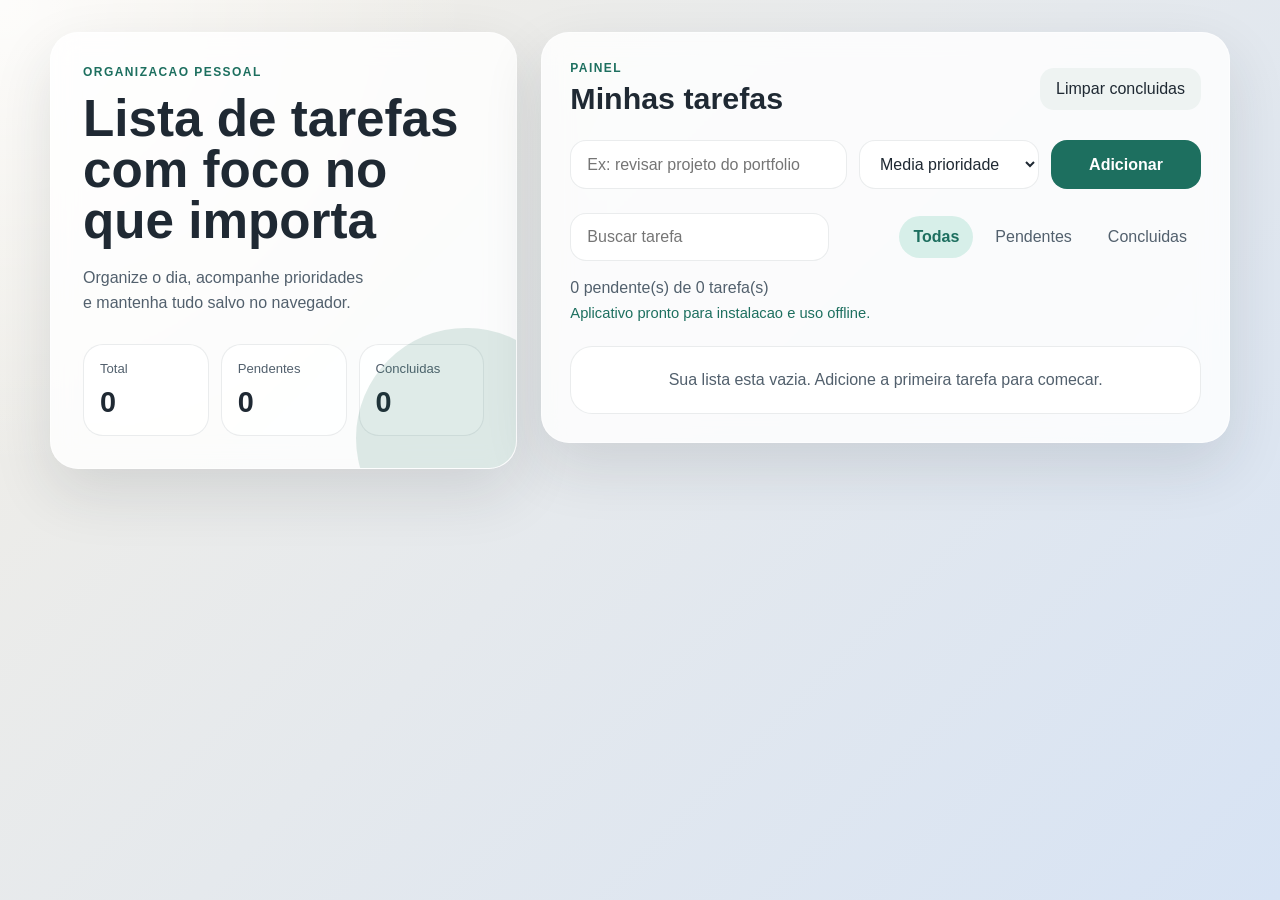
==== index.html @ b0e97220 "Add PWA support and improve todo app" ====
<!DOCTYPE html>
<html lang="pt-BR">
<head>
    <meta charset="UTF-8">
    <meta name="viewport" content="width=device-width, initial-scale=1.0">
    <title>To-Do List</title>
    <meta name="theme-color" content="#1d6f5f">
    <meta name="description" content="Aplicativo de lista de tarefas com prioridades, busca e instalacao no navegador.">
    <link rel="manifest" href="manifest.json">
    <link rel="icon" href="icons/icon.svg" type="image/svg+xml">
    <link rel="apple-touch-icon" href="icons/icon-192.svg">
    <link rel="stylesheet" href="style.css">
</head>
<body>
    <main class="app-shell">
        <section class="hero-card">
            <p class="eyebrow">Organizacao pessoal</p>
            <h1>Lista de tarefas com foco no que importa</h1>
            <p class="hero-text">
                Organize o dia, acompanhe prioridades e mantenha tudo salvo no navegador.
            </p>
            <div class="hero-stats">
                <article class="stat-box">
                    <span class="stat-label">Total</span>
                    <strong id="stat-total">0</strong>
                </article>
                <article class="stat-box">
                    <span class="stat-label">Pendentes</span>
                    <strong id="stat-pendentes">0</strong>
                </article>
                <article class="stat-box">
                    <span class="stat-label">Concluidas</span>
                    <strong id="stat-concluidas">0</strong>
                </article>
            </div>
        </section>

        <section class="todo-card">
            <header class="card-header">
                <div>
                    <p class="section-label">Painel</p>
                    <h2>Minhas tarefas</h2>
                </div>
                <div class="header-actions">
                    <button id="instalar-app" class="ghost-button" type="button" hidden>
                        Instalar app
                    </button>
                    <button id="limpar-concluidas" class="ghost-button" type="button">
                        Limpar concluidas
                    </button>
                </div>
            </header>

            <form id="form-tarefa" class="task-form">
                <label class="sr-only" for="tarefa">Descricao da tarefa</label>
                <input id="tarefa" name="tarefa" type="text" maxlength="80" placeholder="Ex: revisar projeto do portfolio">

                <label class="sr-only" for="prioridade">Prioridade</label>
                <select id="prioridade" name="prioridade">
                    <option value="baixa">Baixa prioridade</option>
                    <option value="media" selected>Media prioridade</option>
                    <option value="alta">Alta prioridade</option>
                </select>

                <button id="botao" type="submit">Adicionar</button>
            </form>

            <section class="toolbar" aria-label="Ferramentas da lista">
                <div class="search-box">
                    <label class="sr-only" for="busca">Buscar tarefa</label>
                    <input id="busca" type="text" placeholder="Buscar tarefa">
                </div>

                <div class="filters" role="group" aria-label="Filtrar tarefas">
                    <button class="filter-button active" id="todas" type="button" data-filter="todas">Todas</button>
                    <button class="filter-button" id="pendentes" type="button" data-filter="pendentes">Pendentes</button>
                    <button class="filter-button" id="concluidas" type="button" data-filter="concluidas">Concluidas</button>
                </div>
            </section>

            <p id="contador" class="counter"></p>
            <p id="status-app" class="app-status" aria-live="polite"></p>
            <ul id="lista" class="task-list" aria-live="polite"></ul>
        </section>
    </main>

    <template id="template-tarefa">
        <li class="task-item">
            <button class="task-toggle" type="button" aria-label="Marcar tarefa"></button>
            <div class="task-content">
                <div class="task-main-row">
                    <span class="task-text"></span>
                    <span class="task-priority"></span>
                </div>
                <p class="task-meta"></p>
            </div>
            <div class="task-actions">
                <button class="icon-button edit-button" type="button">Editar</button>
                <button class="icon-button delete-button" type="button">Remover</button>
            </div>
        </li>
    </template>

    <script src="script.js"></script>
</body>
</html>
---- style.css ----
:root {
  --bg-top: #f3efe6;
  --bg-bottom: #d7e3f4;
  --surface: rgba(255, 255, 255, 0.82);
  --surface-strong: #ffffff;
  --text-main: #1f2933;
  --text-soft: #52606d;
  --border: rgba(82, 96, 109, 0.12);
  --shadow: 0 24px 60px rgba(31, 41, 51, 0.12);
  --accent: #1d6f5f;
  --accent-hover: #155447;
  --accent-soft: #d7efe9;
  --danger: #b84c3b;
  --danger-hover: #953c2e;
  --high: #d94841;
  --medium: #d98f2b;
  --low: #2f855a;
}

* {
  box-sizing: border-box;
  margin: 0;
  padding: 0;
}

body {
  min-height: 100vh;
  padding: 32px 20px;
  font-family: "Trebuchet MS", "Segoe UI", sans-serif;
  color: var(--text-main);
  background:
    radial-gradient(circle at top left, rgba(255, 255, 255, 0.85), transparent 30%),
    linear-gradient(135deg, var(--bg-top), var(--bg-bottom));
}

button,
input,
select {
  font: inherit;
}

.app-shell {
  max-width: 1180px;
  margin: 0 auto;
  display: grid;
  grid-template-columns: minmax(280px, 0.95fr) minmax(320px, 1.4fr);
  gap: 24px;
  align-items: start;
}

.hero-card,
.todo-card {
  background: var(--surface);
  backdrop-filter: blur(14px);
  border: 1px solid rgba(255, 255, 255, 0.5);
  border-radius: 28px;
  box-shadow: var(--shadow);
}

.hero-card {
  padding: 32px;
  position: sticky;
  top: 32px;
  overflow: hidden;
}

.hero-card::after {
  content: "";
  position: absolute;
  inset: auto -60px -80px auto;
  width: 220px;
  height: 220px;
  border-radius: 50%;
  background: rgba(29, 111, 95, 0.14);
}

.eyebrow,
.section-label {
  text-transform: uppercase;
  letter-spacing: 0.12em;
  font-size: 0.75rem;
  font-weight: 700;
  color: var(--accent);
}

.hero-card h1 {
  margin-top: 14px;
  font-size: clamp(2rem, 4vw, 3.5rem);
  line-height: 1;
}

.hero-text {
  margin-top: 18px;
  max-width: 32ch;
  color: var(--text-soft);
  line-height: 1.6;
}

.hero-stats {
  display: grid;
  grid-template-columns: repeat(3, minmax(0, 1fr));
  gap: 12px;
  margin-top: 28px;
}

.stat-box {
  padding: 16px;
  border-radius: 20px;
  background: rgba(255, 255, 255, 0.76);
  border: 1px solid var(--border);
}

.stat-label {
  display: block;
  font-size: 0.82rem;
  color: var(--text-soft);
}

.stat-box strong {
  display: block;
  margin-top: 10px;
  font-size: 1.8rem;
}

.todo-card {
  padding: 28px;
}

.card-header {
  display: flex;
  justify-content: space-between;
  align-items: center;
  gap: 16px;
}

.header-actions {
  display: flex;
  gap: 10px;
  flex-wrap: wrap;
  justify-content: flex-end;
}

.card-header h2 {
  margin-top: 6px;
  font-size: 1.9rem;
}

.ghost-button,
#botao,
.filter-button,
.icon-button {
  border: none;
  cursor: pointer;
  transition: transform 0.18s ease, background 0.18s ease, color 0.18s ease;
}

.ghost-button {
  padding: 12px 16px;
  border-radius: 14px;
  background: #eef3f2;
  color: var(--text-main);
}

.ghost-button:hover {
  background: #dce8e5;
  transform: translateY(-1px);
}

.task-form,
.toolbar {
  display: grid;
  grid-template-columns: minmax(0, 1fr) 180px 150px;
  gap: 12px;
  margin-top: 24px;
}

.toolbar {
  grid-template-columns: minmax(0, 1fr) minmax(280px, 360px);
  align-items: center;
}

#tarefa,
#prioridade,
#busca {
  width: 100%;
  padding: 14px 16px;
  border-radius: 16px;
  border: 1px solid var(--border);
  background: rgba(255, 255, 255, 0.88);
  color: var(--text-main);
  outline: none;
}

#tarefa:focus,
#prioridade:focus,
#busca:focus {
  border-color: rgba(29, 111, 95, 0.45);
  box-shadow: 0 0 0 4px rgba(29, 111, 95, 0.12);
}

#botao {
  padding: 14px 18px;
  border-radius: 16px;
  background: var(--accent);
  color: #ffffff;
  font-weight: 700;
}

#botao:hover {
  background: var(--accent-hover);
  transform: translateY(-1px);
}

.filters {
  display: flex;
  gap: 8px;
  justify-content: flex-end;
}

.filter-button {
  padding: 12px 14px;
  border-radius: 999px;
  background: transparent;
  color: var(--text-soft);
}

.filter-button.active {
  background: var(--accent-soft);
  color: var(--accent);
  font-weight: 700;
}

.counter {
  margin-top: 18px;
  color: var(--text-soft);
}

.app-status {
  min-height: 1.4em;
  margin-top: 8px;
  color: var(--accent);
  font-size: 0.92rem;
}

.task-list {
  list-style: none;
  margin-top: 20px;
  display: grid;
  gap: 12px;
}

.task-item,
.empty-state {
  border-radius: 22px;
  border: 1px solid var(--border);
  background: rgba(255, 255, 255, 0.9);
}

.task-item {
  display: grid;
  grid-template-columns: auto minmax(0, 1fr) auto;
  gap: 14px;
  align-items: center;
  padding: 18px;
}

.task-item.is-done {
  background: rgba(236, 244, 242, 0.9);
}

.task-toggle {
  width: 22px;
  height: 22px;
  border-radius: 50%;
  border: 2px solid rgba(29, 111, 95, 0.45);
  background: transparent;
  position: relative;
  flex-shrink: 0;
}

.task-toggle.checked {
  background: var(--accent);
  border-color: var(--accent);
}

.task-toggle.checked::after {
  content: "";
  position: absolute;
  inset: 4px;
  border-radius: 50%;
  background: #ffffff;
}

.task-main-row {
  display: flex;
  gap: 10px;
  align-items: center;
  flex-wrap: wrap;
}

.task-text {
  font-size: 1rem;
  line-height: 1.5;
}

.task-item.is-done .task-text {
  text-decoration: line-through;
  color: var(--text-soft);
}

.task-priority {
  padding: 6px 10px;
  border-radius: 999px;
  font-size: 0.78rem;
  font-weight: 700;
}

.priority-low {
  background: rgba(47, 133, 90, 0.12);
  color: var(--low);
}

.priority-medium {
  background: rgba(217, 143, 43, 0.15);
  color: var(--medium);
}

.priority-high {
  background: rgba(217, 72, 65, 0.12);
  color: var(--high);
}

.task-meta {
  margin-top: 6px;
  color: var(--text-soft);
  font-size: 0.88rem;
}

.task-actions {
  display: flex;
  gap: 8px;
}

.icon-button {
  padding: 10px 12px;
  border-radius: 12px;
  background: #eef2f7;
  color: var(--text-main);
}

.icon-button:hover {
  transform: translateY(-1px);
}

.delete-button {
  background: rgba(184, 76, 59, 0.14);
  color: var(--danger);
}

.delete-button:hover {
  background: rgba(184, 76, 59, 0.2);
  color: var(--danger-hover);
}

.empty-state {
  padding: 24px;
  text-align: center;
  color: var(--text-soft);
}

.sr-only {
  position: absolute;
  width: 1px;
  height: 1px;
  padding: 0;
  margin: -1px;
  overflow: hidden;
  clip: rect(0, 0, 0, 0);
  white-space: nowrap;
  border: 0;
}

@media (max-width: 980px) {
  .app-shell {
    grid-template-columns: 1fr;
  }

  .hero-card {
    position: static;
  }
}

@media (max-width: 700px) {
  body {
    padding: 18px 14px;
  }

  .hero-card,
  .todo-card {
    padding: 22px;
    border-radius: 24px;
  }

  .hero-stats,
  .task-form,
  .toolbar {
    grid-template-columns: 1fr;
  }

  .filters {
    justify-content: flex-start;
    flex-wrap: wrap;
  }

  .task-item {
    grid-template-columns: auto 1fr;
  }

  .task-actions {
    grid-column: 1 / -1;
    justify-content: flex-end;
  }

  .card-header {
    flex-direction: column;
    align-items: flex-start;
  }

  .header-actions {
    justify-content: flex-start;
  }
}
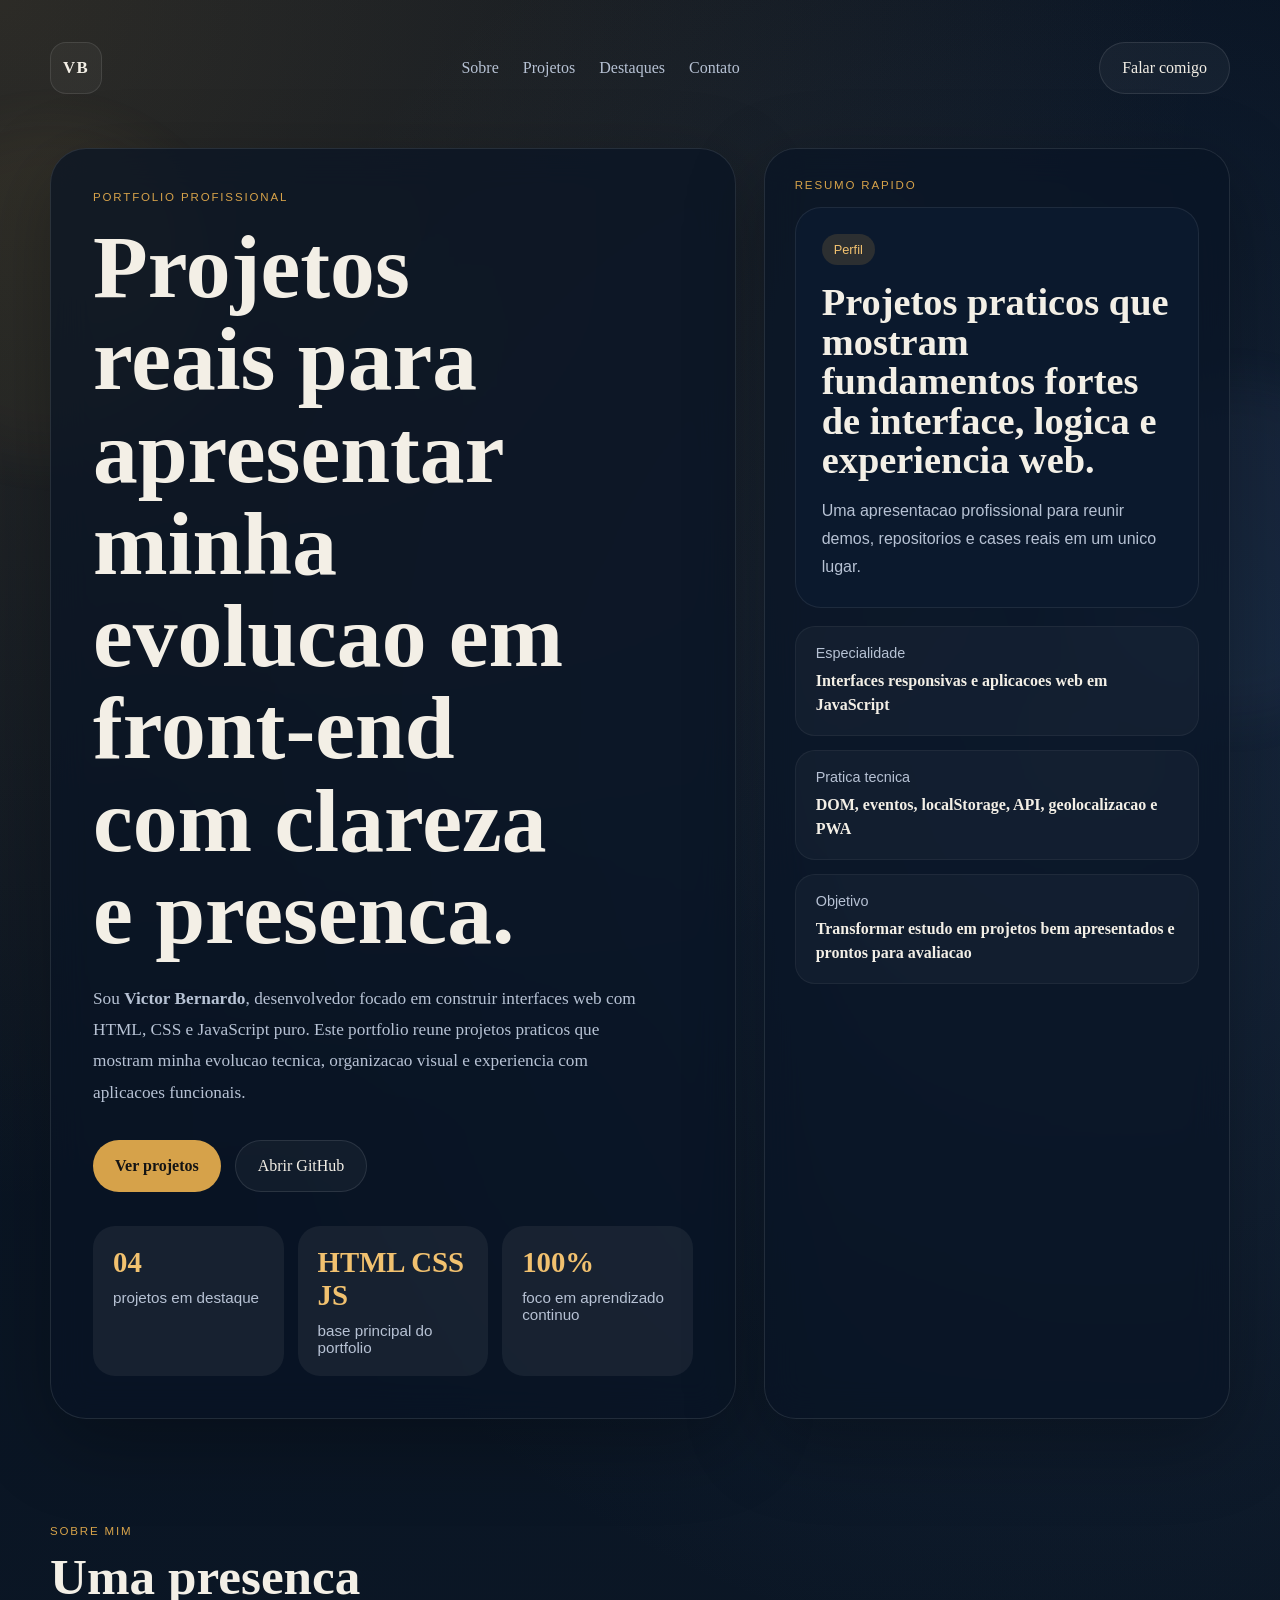
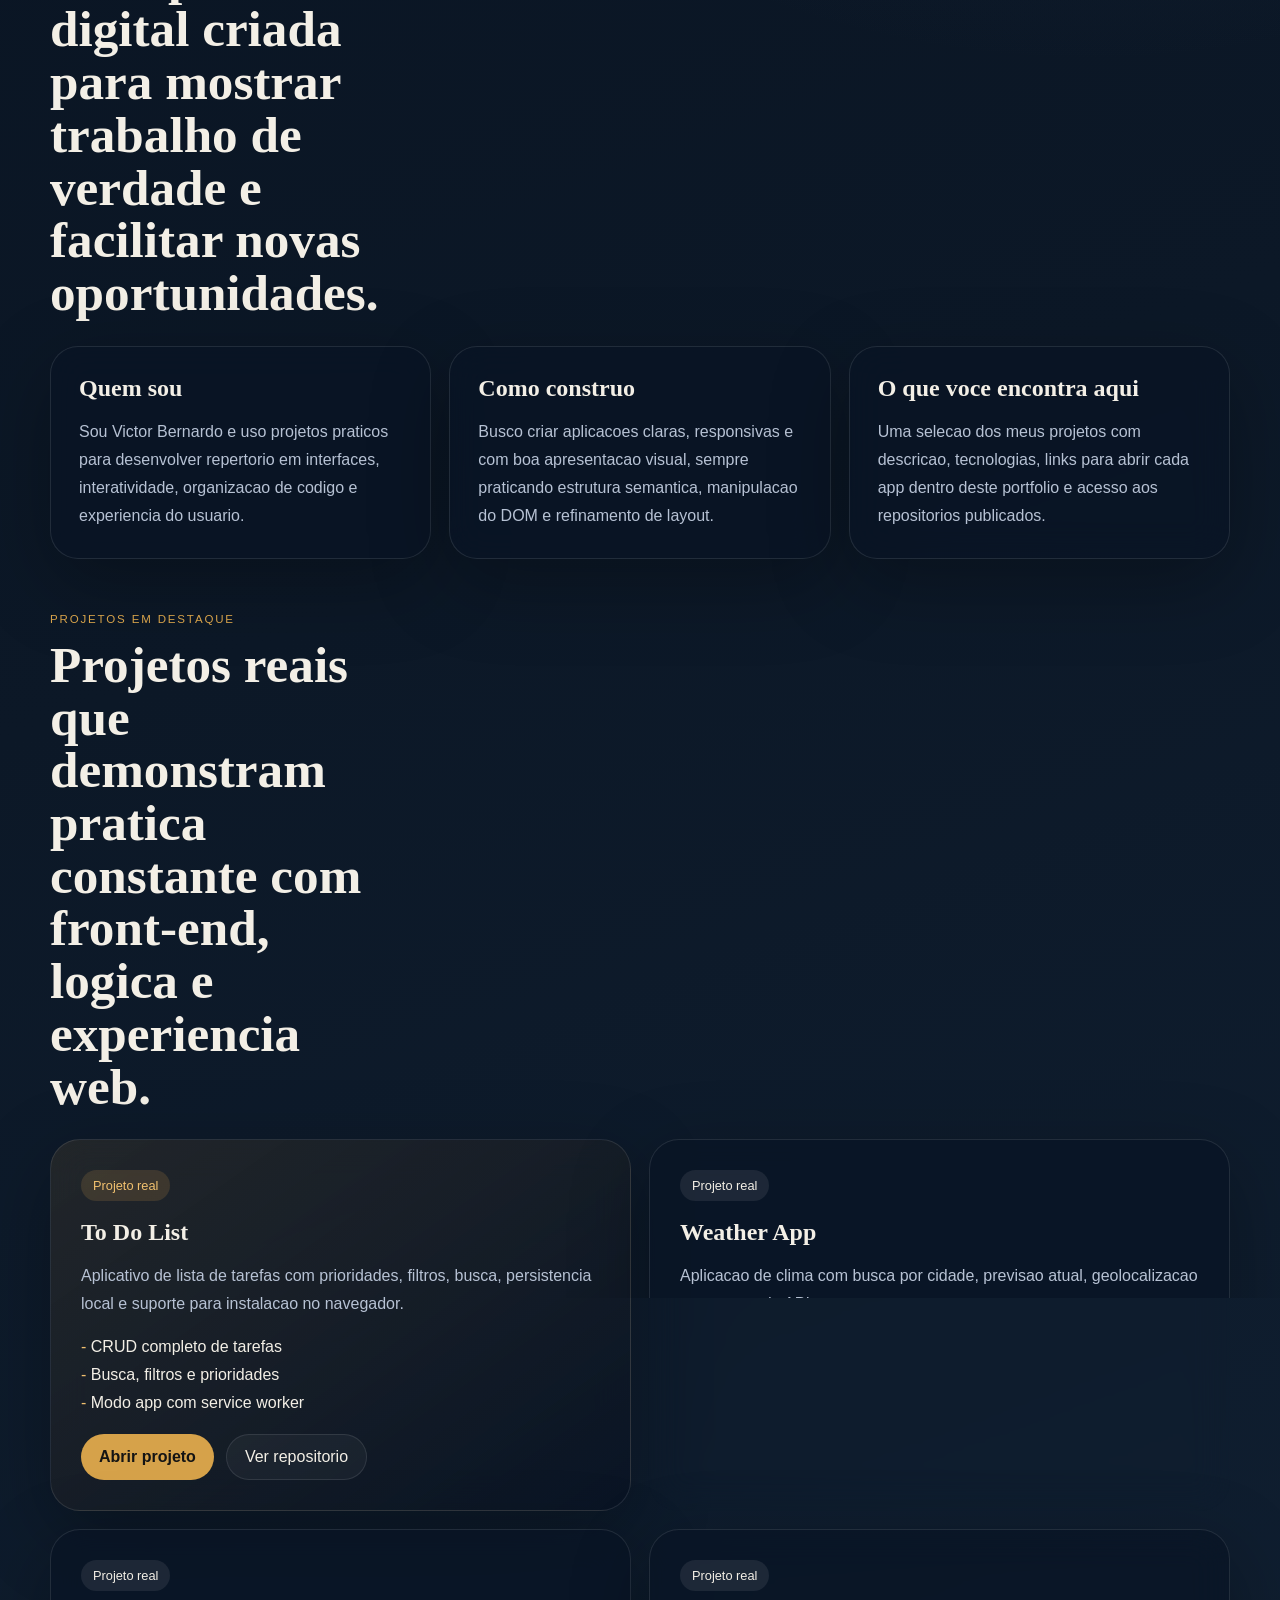
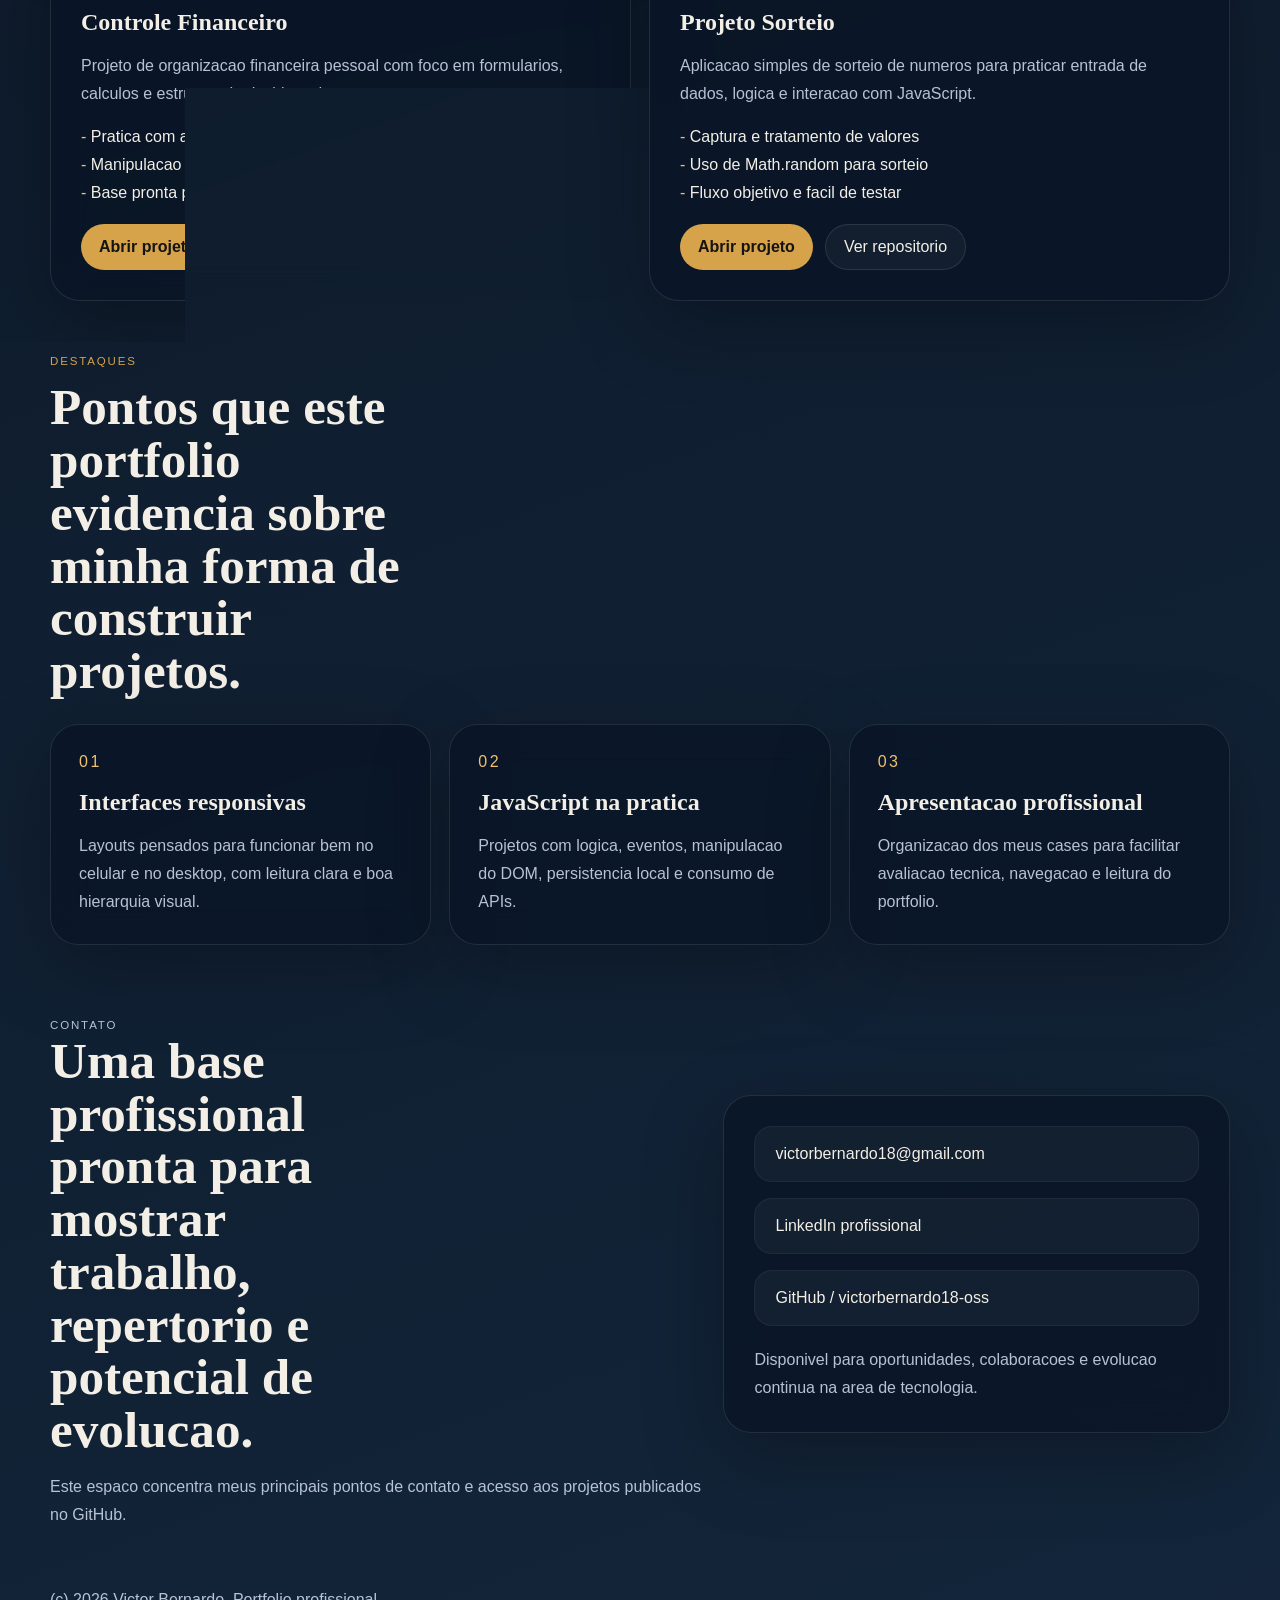
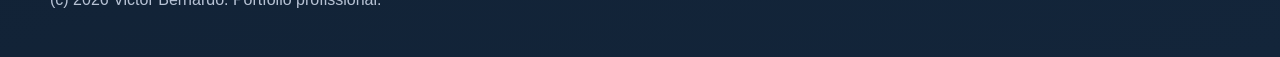
==== commit 7ba19e72: "Publish portfolio project" ====
--- a/index.html
+++ b/index.html
@@ -3,103 +3,245 @@
 <head>
     <meta charset="UTF-8">
     <meta name="viewport" content="width=device-width, initial-scale=1.0">
-    <title>To-Do List</title>
-    <meta name="theme-color" content="#1d6f5f">
-    <meta name="description" content="Aplicativo de lista de tarefas com prioridades, busca e instalacao no navegador.">
+    <title>Portfolio Profissional | Victor Bernardo</title>
+    <meta name="theme-color" content="#0d1b2a">
+    <meta
+        name="description"
+        content="Portfolio profissional de Victor Bernardo com projetos reais em HTML, CSS e JavaScript."
+    >
     <link rel="manifest" href="manifest.json">
     <link rel="icon" href="icons/icon.svg" type="image/svg+xml">
     <link rel="apple-touch-icon" href="icons/icon-192.svg">
     <link rel="stylesheet" href="style.css">
 </head>
 <body>
-    <main class="app-shell">
-        <section class="hero-card">
-            <p class="eyebrow">Organizacao pessoal</p>
-            <h1>Lista de tarefas com foco no que importa</h1>
-            <p class="hero-text">
-                Organize o dia, acompanhe prioridades e mantenha tudo salvo no navegador.
-            </p>
-            <div class="hero-stats">
-                <article class="stat-box">
-                    <span class="stat-label">Total</span>
-                    <strong id="stat-total">0</strong>
-                </article>
-                <article class="stat-box">
-                    <span class="stat-label">Pendentes</span>
-                    <strong id="stat-pendentes">0</strong>
-                </article>
-                <article class="stat-box">
-                    <span class="stat-label">Concluidas</span>
-                    <strong id="stat-concluidas">0</strong>
-                </article>
-            </div>
-        </section>
-
-        <section class="todo-card">
-            <header class="card-header">
-                <div>
-                    <p class="section-label">Painel</p>
-                    <h2>Minhas tarefas</h2>
-                </div>
-                <div class="header-actions">
-                    <button id="instalar-app" class="ghost-button" type="button" hidden>
-                        Instalar app
-                    </button>
-                    <button id="limpar-concluidas" class="ghost-button" type="button">
-                        Limpar concluidas
-                    </button>
-                </div>
-            </header>
-
-            <form id="form-tarefa" class="task-form">
-                <label class="sr-only" for="tarefa">Descricao da tarefa</label>
-                <input id="tarefa" name="tarefa" type="text" maxlength="80" placeholder="Ex: revisar projeto do portfolio">
-
-                <label class="sr-only" for="prioridade">Prioridade</label>
-                <select id="prioridade" name="prioridade">
-                    <option value="baixa">Baixa prioridade</option>
-                    <option value="media" selected>Media prioridade</option>
-                    <option value="alta">Alta prioridade</option>
-                </select>
-
-                <button id="botao" type="submit">Adicionar</button>
-            </form>
-
-            <section class="toolbar" aria-label="Ferramentas da lista">
-                <div class="search-box">
-                    <label class="sr-only" for="busca">Buscar tarefa</label>
-                    <input id="busca" type="text" placeholder="Buscar tarefa">
-                </div>
-
-                <div class="filters" role="group" aria-label="Filtrar tarefas">
-                    <button class="filter-button active" id="todas" type="button" data-filter="todas">Todas</button>
-                    <button class="filter-button" id="pendentes" type="button" data-filter="pendentes">Pendentes</button>
-                    <button class="filter-button" id="concluidas" type="button" data-filter="concluidas">Concluidas</button>
-                </div>
-            </section>
-
-            <p id="contador" class="counter"></p>
-            <p id="status-app" class="app-status" aria-live="polite"></p>
-            <ul id="lista" class="task-list" aria-live="polite"></ul>
+    <div class="page-glow page-glow-left" aria-hidden="true"></div>
+    <div class="page-glow page-glow-right" aria-hidden="true"></div>
+
+    <header class="site-header">
+        <a class="brand-mark" href="#inicio">VB</a>
+        <nav class="site-nav" aria-label="Navegacao principal">
+            <a href="#sobre">Sobre</a>
+            <a href="#projetos">Projetos</a>
+            <a href="#servicos">Destaques</a>
+            <a href="#contato">Contato</a>
+        </nav>
+        <a class="header-cta" href="#contato">Falar comigo</a>
+    </header>
+
+    <main>
+        <section class="hero-section reveal" id="inicio">
+            <div class="hero-copy">
+                <p class="eyebrow">Portfolio profissional</p>
+                <h1>Projetos reais para apresentar minha evolucao em front-end com clareza e presenca.</h1>
+                <p class="hero-text">
+                    Sou <strong>Victor Bernardo</strong>, desenvolvedor focado em construir interfaces web com
+                    HTML, CSS e JavaScript puro. Este portfolio reune projetos praticos que mostram minha
+                    evolucao tecnica, organizacao visual e experiencia com aplicacoes funcionais.
+                </p>
+
+                <div class="hero-actions">
+                    <a class="primary-button" href="#projetos">Ver projetos</a>
+                    <a class="secondary-button" href="https://github.com/victorbernardo18-oss?tab=repositories" target="_blank" rel="noreferrer">Abrir GitHub</a>
+                </div>
+
+                <div class="hero-metrics" aria-label="Destaques profissionais">
+                    <article>
+                        <strong>04</strong>
+                        <span>projetos em destaque</span>
+                    </article>
+                    <article>
+                        <strong>HTML CSS JS</strong>
+                        <span>base principal do portfolio</span>
+                    </article>
+                    <article>
+                        <strong>100%</strong>
+                        <span>foco em aprendizado continuo</span>
+                    </article>
+                </div>
+            </div>
+
+            <aside class="hero-panel reveal reveal-delay">
+                <p class="panel-label">Resumo rapido</p>
+                <div class="panel-card">
+                    <span class="panel-kicker">Perfil</span>
+                    <h2>Projetos praticos que mostram fundamentos fortes de interface, logica e experiencia web.</h2>
+                    <p>
+                        Uma apresentacao profissional para reunir demos, repositorios e cases reais em um unico lugar.
+                    </p>
+                </div>
+                <div class="panel-list">
+                    <div>
+                        <span>Especialidade</span>
+                        <strong>Interfaces responsivas e aplicacoes web em JavaScript</strong>
+                    </div>
+                    <div>
+                        <span>Pratica tecnica</span>
+                        <strong>DOM, eventos, localStorage, API, geolocalizacao e PWA</strong>
+                    </div>
+                    <div>
+                        <span>Objetivo</span>
+                        <strong>Transformar estudo em projetos bem apresentados e prontos para avaliacao</strong>
+                    </div>
+                </div>
+            </aside>
+        </section>
+
+        <section class="about-section reveal" id="sobre">
+            <div class="section-heading">
+                <p class="eyebrow">Sobre mim</p>
+                <h2>Uma presenca digital criada para mostrar trabalho de verdade e facilitar novas oportunidades.</h2>
+            </div>
+
+            <div class="about-grid">
+                <article class="about-card">
+                    <h3>Quem sou</h3>
+                    <p>
+                        Sou Victor Bernardo e uso projetos praticos para desenvolver repertorio em interfaces,
+                        interatividade, organizacao de codigo e experiencia do usuario.
+                    </p>
+                </article>
+                <article class="about-card">
+                    <h3>Como construo</h3>
+                    <p>
+                        Busco criar aplicacoes claras, responsivas e com boa apresentacao visual, sempre praticando
+                        estrutura semantica, manipulacao do DOM e refinamento de layout.
+                    </p>
+                </article>
+                <article class="about-card">
+                    <h3>O que voce encontra aqui</h3>
+                    <p>
+                        Uma selecao dos meus projetos com descricao, tecnologias, links para abrir cada app dentro
+                        deste portfolio e acesso aos repositorios publicados.
+                    </p>
+                </article>
+            </div>
+        </section>
+
+        <section class="projects-section reveal" id="projetos">
+            <div class="section-heading">
+                <p class="eyebrow">Projetos em destaque</p>
+                <h2>Projetos reais que demonstram pratica constante com front-end, logica e experiencia web.</h2>
+            </div>
+
+            <div class="project-grid">
+                <article class="project-card featured">
+                    <span class="project-tag">Projeto real</span>
+                    <h3>To Do List</h3>
+                    <p>
+                        Aplicativo de lista de tarefas com prioridades, filtros, busca, persistencia local
+                        e suporte para instalacao no navegador.
+                    </p>
+                    <ul class="project-points">
+                        <li>CRUD completo de tarefas</li>
+                        <li>Busca, filtros e prioridades</li>
+                        <li>Modo app com service worker</li>
+                    </ul>
+                    <div class="project-actions">
+                        <a class="project-link primary-link" href="todo-list-app/index.html">Abrir projeto</a>
+                        <a class="project-link secondary-link" href="https://github.com/victorbernardo18-oss/todo-list" target="_blank" rel="noreferrer">Ver repositorio</a>
+                    </div>
+                </article>
+
+                <article class="project-card">
+                    <span class="project-tag muted">Projeto real</span>
+                    <h3>Weather App</h3>
+                    <p>
+                        Aplicacao de clima com busca por cidade, previsao atual, geolocalizacao e consumo de API externa.
+                    </p>
+                    <ul class="project-points">
+                        <li>Integracao com Open-Meteo API</li>
+                        <li>Uso de geolocalizacao do navegador</li>
+                        <li>Interface responsiva para desktop e mobile</li>
+                    </ul>
+                    <div class="project-actions">
+                        <a class="project-link primary-link" href="weather-app/index.html">Abrir projeto</a>
+                        <a class="project-link secondary-link" href="https://github.com/victorbernardo18-oss/weather-app" target="_blank" rel="noreferrer">Ver repositorio</a>
+                    </div>
+                </article>
+
+                <article class="project-card">
+                    <span class="project-tag muted">Projeto real</span>
+                    <h3>Controle Financeiro</h3>
+                    <p>
+                        Projeto de organizacao financeira pessoal com foco em formularios, calculos e estrutura de dashboard.
+                    </p>
+                    <ul class="project-points">
+                        <li>Pratica com arrays, objetos e calculos</li>
+                        <li>Manipulacao do DOM em interface funcional</li>
+                        <li>Base pronta para evolucoes futuras</li>
+                    </ul>
+                    <div class="project-actions">
+                        <a class="project-link primary-link" href="controle-financeiro/index.html">Abrir projeto</a>
+                        <span class="project-link disabled-link">Repositorio ainda local</span>
+                    </div>
+                </article>
+
+                <article class="project-card">
+                    <span class="project-tag muted">Projeto real</span>
+                    <h3>Projeto Sorteio</h3>
+                    <p>
+                        Aplicacao simples de sorteio de numeros para praticar entrada de dados, logica e interacao com JavaScript.
+                    </p>
+                    <ul class="project-points">
+                        <li>Captura e tratamento de valores</li>
+                        <li>Uso de Math.random para sorteio</li>
+                        <li>Fluxo objetivo e facil de testar</li>
+                    </ul>
+                    <div class="project-actions">
+                        <a class="project-link primary-link" href="projeto-sorteio/index.html">Abrir projeto</a>
+                        <a class="project-link secondary-link" href="https://github.com/victorbernardo18-oss/PROJETOSORTEIO" target="_blank" rel="noreferrer">Ver repositorio</a>
+                    </div>
+                </article>
+            </div>
+        </section>
+
+        <section class="services-section reveal" id="servicos">
+            <div class="section-heading">
+                <p class="eyebrow">Destaques</p>
+                <h2>Pontos que este portfolio evidencia sobre minha forma de construir projetos.</h2>
+            </div>
+
+            <div class="service-grid">
+                <article class="service-card">
+                    <span>01</span>
+                    <h3>Interfaces responsivas</h3>
+                    <p>Layouts pensados para funcionar bem no celular e no desktop, com leitura clara e boa hierarquia visual.</p>
+                </article>
+                <article class="service-card">
+                    <span>02</span>
+                    <h3>JavaScript na pratica</h3>
+                    <p>Projetos com logica, eventos, manipulacao do DOM, persistencia local e consumo de APIs.</p>
+                </article>
+                <article class="service-card">
+                    <span>03</span>
+                    <h3>Apresentacao profissional</h3>
+                    <p>Organizacao dos meus cases para facilitar avaliacao tecnica, navegacao e leitura do portfolio.</p>
+                </article>
+            </div>
+        </section>
+
+        <section class="contact-section reveal" id="contato">
+            <div class="contact-copy">
+                <p class="eyebrow">Contato</p>
+                <h2>Uma base profissional pronta para mostrar trabalho, repertorio e potencial de evolucao.</h2>
+                <p>
+                    Este espaco concentra meus principais pontos de contato e acesso aos projetos publicados no GitHub.
+                </p>
+            </div>
+
+            <div class="contact-card">
+                <a href="mailto:victorbernardo18@gmail.com">victorbernardo18@gmail.com</a>
+                <a href="https://www.linkedin.com/in/jooao-vitor-bernardo/" target="_blank" rel="noreferrer">LinkedIn profissional</a>
+                <a href="https://github.com/victorbernardo18-oss?tab=repositories" target="_blank" rel="noreferrer">GitHub / victorbernardo18-oss</a>
+                <p class="contact-note">Disponivel para oportunidades, colaboracoes e evolucao continua na area de tecnologia.</p>
+            </div>
         </section>
     </main>
 
-    <template id="template-tarefa">
-        <li class="task-item">
-            <button class="task-toggle" type="button" aria-label="Marcar tarefa"></button>
-            <div class="task-content">
-                <div class="task-main-row">
-                    <span class="task-text"></span>
-                    <span class="task-priority"></span>
-                </div>
-                <p class="task-meta"></p>
-            </div>
-            <div class="task-actions">
-                <button class="icon-button edit-button" type="button">Editar</button>
-                <button class="icon-button delete-button" type="button">Remover</button>
-            </div>
-        </li>
-    </template>
+    <footer class="site-footer">
+        <p>(c) <span id="current-year"></span> Victor Bernardo. Portfolio profissional.</p>
+    </footer>
 
     <script src="script.js"></script>
 </body>
--- a/style.css
+++ b/style.css
@@ -1,20 +1,16 @@
 :root {
-  --bg-top: #f3efe6;
-  --bg-bottom: #d7e3f4;
-  --surface: rgba(255, 255, 255, 0.82);
-  --surface-strong: #ffffff;
-  --text-main: #1f2933;
-  --text-soft: #52606d;
-  --border: rgba(82, 96, 109, 0.12);
-  --shadow: 0 24px 60px rgba(31, 41, 51, 0.12);
-  --accent: #1d6f5f;
-  --accent-hover: #155447;
-  --accent-soft: #d7efe9;
-  --danger: #b84c3b;
-  --danger-hover: #953c2e;
-  --high: #d94841;
-  --medium: #d98f2b;
-  --low: #2f855a;
+  --bg: #07111f;
+  --bg-soft: #0d1b2a;
+  --surface: rgba(9, 20, 36, 0.72);
+  --surface-strong: rgba(12, 27, 46, 0.92);
+  --surface-light: rgba(255, 255, 255, 0.06);
+  --border: rgba(255, 255, 255, 0.1);
+  --text-main: #f3efe6;
+  --text-soft: #b7c2d4;
+  --accent: #d6a24a;
+  --accent-strong: #f1c16f;
+  --accent-soft: rgba(214, 162, 74, 0.16);
+  --shadow: 0 24px 80px rgba(0, 0, 0, 0.28);
 }
 
 * {
@@ -23,410 +19,554 @@
   padding: 0;
 }
 
+html {
+  scroll-behavior: smooth;
+}
+
 body {
   min-height: 100vh;
-  padding: 32px 20px;
-  font-family: "Trebuchet MS", "Segoe UI", sans-serif;
+  padding: 24px;
+  font-family: Georgia, "Times New Roman", serif;
   color: var(--text-main);
   background:
-    radial-gradient(circle at top left, rgba(255, 255, 255, 0.85), transparent 30%),
-    linear-gradient(135deg, var(--bg-top), var(--bg-bottom));
+    radial-gradient(circle at top left, rgba(214, 162, 74, 0.18), transparent 24%),
+    radial-gradient(circle at 85% 15%, rgba(82, 118, 170, 0.18), transparent 22%),
+    linear-gradient(160deg, #07111f 0%, #0c1827 44%, #13253a 100%);
+}
+
+a {
+  color: inherit;
+  text-decoration: none;
 }
 
 button,
 input,
-select {
+textarea {
   font: inherit;
 }
 
-.app-shell {
-  max-width: 1180px;
+main,
+.site-header,
+.site-footer {
+  width: min(1180px, 100%);
   margin: 0 auto;
-  display: grid;
-  grid-template-columns: minmax(280px, 0.95fr) minmax(320px, 1.4fr);
+}
+
+.page-glow {
+  position: fixed;
+  width: 340px;
+  height: 340px;
+  border-radius: 50%;
+  filter: blur(24px);
+  opacity: 0.4;
+  pointer-events: none;
+  z-index: 0;
+}
+
+.page-glow-left {
+  top: 120px;
+  left: -120px;
+  background: rgba(214, 162, 74, 0.12);
+}
+
+.page-glow-right {
+  top: 380px;
+  right: -120px;
+  background: rgba(111, 152, 211, 0.14);
+}
+
+.site-header,
+.hero-section,
+.about-section,
+.projects-section,
+.services-section,
+.contact-section,
+.site-footer {
+  position: relative;
+  z-index: 1;
+}
+
+.site-header {
+  display: flex;
+  align-items: center;
+  justify-content: space-between;
+  gap: 16px;
+  padding: 18px 0 36px;
+}
+
+.brand-mark {
+  width: 52px;
+  height: 52px;
+  display: grid;
+  place-items: center;
+  border-radius: 16px;
+  border: 1px solid var(--border);
+  background: rgba(255, 255, 255, 0.04);
+  font-size: 1.05rem;
+  font-weight: 700;
+  letter-spacing: 0.08em;
+}
+
+.site-nav {
+  display: flex;
   gap: 24px;
-  align-items: start;
-}
-
-.hero-card,
-.todo-card {
+  color: var(--text-soft);
+}
+
+.site-nav a,
+.header-cta,
+.primary-button,
+.secondary-button {
+  transition: transform 0.2s ease, background 0.2s ease, border-color 0.2s ease, color 0.2s ease;
+}
+
+.site-nav a:hover {
+  color: var(--text-main);
+}
+
+.header-cta,
+.primary-button,
+.secondary-button {
+  display: inline-flex;
+  align-items: center;
+  justify-content: center;
+  min-height: 52px;
+  padding: 0 22px;
+  border-radius: 999px;
+}
+
+.header-cta,
+.secondary-button {
+  border: 1px solid var(--border);
+  background: rgba(255, 255, 255, 0.04);
+}
+
+.primary-button {
+  background: var(--accent);
+  color: #141414;
+  font-weight: 700;
+}
+
+.header-cta:hover,
+.secondary-button:hover {
+  transform: translateY(-2px);
+  border-color: rgba(255, 255, 255, 0.24);
+}
+
+.primary-button:hover {
+  transform: translateY(-2px);
+  background: var(--accent-strong);
+}
+
+.hero-section {
+  display: grid;
+  grid-template-columns: minmax(0, 1.25fr) minmax(320px, 0.85fr);
+  gap: 28px;
+  align-items: stretch;
+  padding: 18px 0 72px;
+}
+
+.hero-copy,
+.hero-panel,
+.about-card,
+.project-card,
+.service-card,
+.contact-card {
+  border: 1px solid var(--border);
   background: var(--surface);
-  backdrop-filter: blur(14px);
-  border: 1px solid rgba(255, 255, 255, 0.5);
-  border-radius: 28px;
+  backdrop-filter: blur(18px);
   box-shadow: var(--shadow);
 }
 
-.hero-card {
-  padding: 32px;
-  position: sticky;
-  top: 32px;
-  overflow: hidden;
-}
-
-.hero-card::after {
-  content: "";
-  position: absolute;
-  inset: auto -60px -80px auto;
-  width: 220px;
-  height: 220px;
-  border-radius: 50%;
-  background: rgba(29, 111, 95, 0.14);
+.hero-copy {
+  padding: 42px;
+  border-radius: 36px;
 }
 
 .eyebrow,
-.section-label {
+.panel-label {
+  font-family: "Segoe UI", sans-serif;
   text-transform: uppercase;
-  letter-spacing: 0.12em;
-  font-size: 0.75rem;
-  font-weight: 700;
+  letter-spacing: 0.16em;
+  font-size: 0.72rem;
   color: var(--accent);
 }
 
-.hero-card h1 {
-  margin-top: 14px;
-  font-size: clamp(2rem, 4vw, 3.5rem);
-  line-height: 1;
+.hero-copy h1,
+.section-heading h2,
+.contact-copy h2,
+.panel-card h2 {
+  line-height: 1.03;
+  font-weight: 600;
+}
+
+.hero-copy h1 {
+  margin-top: 18px;
+  max-width: 11ch;
+  font-size: clamp(3rem, 7vw, 5.8rem);
 }
 
 .hero-text {
-  margin-top: 18px;
-  max-width: 32ch;
-  color: var(--text-soft);
-  line-height: 1.6;
-}
-
-.hero-stats {
+  max-width: 35rem;
+  margin-top: 24px;
+  color: var(--text-soft);
+  font-size: 1.08rem;
+  line-height: 1.8;
+}
+
+.hero-actions {
+  display: flex;
+  flex-wrap: wrap;
+  gap: 14px;
+  margin-top: 32px;
+}
+
+.hero-metrics {
   display: grid;
   grid-template-columns: repeat(3, minmax(0, 1fr));
-  gap: 12px;
-  margin-top: 28px;
-}
-
-.stat-box {
-  padding: 16px;
-  border-radius: 20px;
-  background: rgba(255, 255, 255, 0.76);
-  border: 1px solid var(--border);
-}
-
-.stat-label {
+  gap: 14px;
+  margin-top: 34px;
+}
+
+.hero-metrics article {
+  padding: 20px;
+  border-radius: 22px;
+  background: var(--surface-light);
+}
+
+.hero-metrics strong,
+.service-card span {
   display: block;
-  font-size: 0.82rem;
-  color: var(--text-soft);
-}
-
-.stat-box strong {
+  font-size: 1.8rem;
+  color: var(--accent-strong);
+}
+
+.hero-metrics span {
   display: block;
   margin-top: 10px;
-  font-size: 1.8rem;
-}
-
-.todo-card {
-  padding: 28px;
-}
-
-.card-header {
-  display: flex;
-  justify-content: space-between;
-  align-items: center;
-  gap: 16px;
-}
-
-.header-actions {
-  display: flex;
-  gap: 10px;
-  flex-wrap: wrap;
-  justify-content: flex-end;
-}
-
-.card-header h2 {
-  margin-top: 6px;
-  font-size: 1.9rem;
-}
-
-.ghost-button,
-#botao,
-.filter-button,
-.icon-button {
-  border: none;
-  cursor: pointer;
-  transition: transform 0.18s ease, background 0.18s ease, color 0.18s ease;
-}
-
-.ghost-button {
-  padding: 12px 16px;
-  border-radius: 14px;
-  background: #eef3f2;
-  color: var(--text-main);
-}
-
-.ghost-button:hover {
-  background: #dce8e5;
-  transform: translateY(-1px);
-}
-
-.task-form,
-.toolbar {
-  display: grid;
-  grid-template-columns: minmax(0, 1fr) 180px 150px;
-  gap: 12px;
-  margin-top: 24px;
-}
-
-.toolbar {
-  grid-template-columns: minmax(0, 1fr) minmax(280px, 360px);
-  align-items: center;
-}
-
-#tarefa,
-#prioridade,
-#busca {
-  width: 100%;
-  padding: 14px 16px;
-  border-radius: 16px;
-  border: 1px solid var(--border);
-  background: rgba(255, 255, 255, 0.88);
-  color: var(--text-main);
-  outline: none;
-}
-
-#tarefa:focus,
-#prioridade:focus,
-#busca:focus {
-  border-color: rgba(29, 111, 95, 0.45);
-  box-shadow: 0 0 0 4px rgba(29, 111, 95, 0.12);
-}
-
-#botao {
-  padding: 14px 18px;
-  border-radius: 16px;
-  background: var(--accent);
-  color: #ffffff;
-  font-weight: 700;
-}
-
-#botao:hover {
-  background: var(--accent-hover);
-  transform: translateY(-1px);
-}
-
-.filters {
-  display: flex;
-  gap: 8px;
-  justify-content: flex-end;
-}
-
-.filter-button {
-  padding: 12px 14px;
+  color: var(--text-soft);
+  font-family: "Segoe UI", sans-serif;
+  font-size: 0.95rem;
+}
+
+.hero-panel {
+  border-radius: 32px;
+  padding: 30px;
+}
+
+.panel-card {
+  margin-top: 16px;
+  padding: 26px;
+  border-radius: 26px;
+  background: var(--surface-strong);
+  border: 1px solid rgba(255, 255, 255, 0.08);
+}
+
+.panel-kicker,
+.project-tag {
+  display: inline-flex;
+  padding: 8px 12px;
   border-radius: 999px;
-  background: transparent;
-  color: var(--text-soft);
-}
-
-.filter-button.active {
   background: var(--accent-soft);
-  color: var(--accent);
-  font-weight: 700;
-}
-
-.counter {
+  color: var(--accent-strong);
+  font-family: "Segoe UI", sans-serif;
+  font-size: 0.8rem;
+}
+
+.panel-card h2 {
   margin-top: 18px;
-  color: var(--text-soft);
-}
-
-.app-status {
-  min-height: 1.4em;
+  font-size: clamp(1.8rem, 3vw, 2.6rem);
+}
+
+.panel-card p,
+.about-card p,
+.project-card p,
+.service-card p,
+.contact-copy p,
+.contact-note {
+  margin-top: 16px;
+  color: var(--text-soft);
+  font-family: "Segoe UI", sans-serif;
+  line-height: 1.75;
+}
+
+.panel-list {
+  display: grid;
+  gap: 14px;
+  margin-top: 18px;
+}
+
+.panel-list div {
+  padding: 18px 20px;
+  border-radius: 20px;
+  background: rgba(255, 255, 255, 0.03);
+  border: 1px solid rgba(255, 255, 255, 0.05);
+}
+
+.panel-list span {
+  display: block;
+  font-family: "Segoe UI", sans-serif;
+  color: var(--text-soft);
+  font-size: 0.9rem;
+}
+
+.panel-list strong {
+  display: block;
   margin-top: 8px;
-  color: var(--accent);
-  font-size: 0.92rem;
-}
-
-.task-list {
-  list-style: none;
-  margin-top: 20px;
-  display: grid;
-  gap: 12px;
-}
-
-.task-item,
-.empty-state {
-  border-radius: 22px;
-  border: 1px solid var(--border);
-  background: rgba(255, 255, 255, 0.9);
-}
-
-.task-item {
-  display: grid;
-  grid-template-columns: auto minmax(0, 1fr) auto;
-  gap: 14px;
-  align-items: center;
-  padding: 18px;
-}
-
-.task-item.is-done {
-  background: rgba(236, 244, 242, 0.9);
-}
-
-.task-toggle {
-  width: 22px;
-  height: 22px;
-  border-radius: 50%;
-  border: 2px solid rgba(29, 111, 95, 0.45);
-  background: transparent;
-  position: relative;
-  flex-shrink: 0;
-}
-
-.task-toggle.checked {
-  background: var(--accent);
-  border-color: var(--accent);
-}
-
-.task-toggle.checked::after {
-  content: "";
-  position: absolute;
-  inset: 4px;
-  border-radius: 50%;
-  background: #ffffff;
-}
-
-.task-main-row {
-  display: flex;
-  gap: 10px;
-  align-items: center;
-  flex-wrap: wrap;
-}
-
-.task-text {
   font-size: 1rem;
   line-height: 1.5;
 }
 
-.task-item.is-done .task-text {
-  text-decoration: line-through;
-  color: var(--text-soft);
-}
-
-.task-priority {
-  padding: 6px 10px;
+.about-section,
+.projects-section,
+.services-section,
+.contact-section {
+  padding: 34px 0 20px;
+}
+
+.section-heading {
+  display: grid;
+  gap: 14px;
+  margin-bottom: 26px;
+}
+
+.section-heading h2,
+.contact-copy h2 {
+  max-width: 14ch;
+  font-size: clamp(2.1rem, 4vw, 3.7rem);
+}
+
+.about-grid,
+.project-grid,
+.service-grid,
+.contact-section {
+  display: grid;
+  gap: 18px;
+}
+
+.about-grid {
+  grid-template-columns: repeat(3, minmax(0, 1fr));
+}
+
+.about-card,
+.service-card {
+  padding: 28px;
+  border-radius: 28px;
+}
+
+.about-card h3,
+.project-card h3,
+.service-card h3 {
+  font-size: 1.5rem;
+  font-weight: 600;
+}
+
+.project-grid {
+  grid-template-columns: repeat(2, minmax(0, 1fr));
+}
+
+.project-card {
+  padding: 30px;
+  border-radius: 30px;
+}
+
+.project-card h3 {
+  margin-top: 18px;
+}
+
+.project-actions {
+  display: flex;
+  flex-wrap: wrap;
+  gap: 12px;
+  margin-top: 22px;
+}
+
+.featured {
+  background:
+    linear-gradient(145deg, rgba(214, 162, 74, 0.12), rgba(9, 20, 36, 0.72)),
+    var(--surface);
+}
+
+.muted {
+  background: rgba(255, 255, 255, 0.08);
+  color: var(--text-main);
+}
+
+.project-points {
+  list-style: none;
+  display: grid;
+  gap: 10px;
+  margin-top: 20px;
+  font-family: "Segoe UI", sans-serif;
+  color: var(--text-main);
+}
+
+.project-points li::before {
+  content: "- ";
+  color: var(--accent-strong);
+}
+
+.project-link {
+  display: inline-flex;
+  align-items: center;
+  justify-content: center;
+  min-height: 46px;
+  padding: 0 18px;
   border-radius: 999px;
-  font-size: 0.78rem;
+  font-family: "Segoe UI", sans-serif;
+  transition: transform 0.2s ease, background 0.2s ease, border-color 0.2s ease;
+}
+
+.primary-link {
+  background: var(--accent);
+  color: #141414;
   font-weight: 700;
 }
 
-.priority-low {
-  background: rgba(47, 133, 90, 0.12);
-  color: var(--low);
-}
-
-.priority-medium {
-  background: rgba(217, 143, 43, 0.15);
-  color: var(--medium);
-}
-
-.priority-high {
-  background: rgba(217, 72, 65, 0.12);
-  color: var(--high);
-}
-
-.task-meta {
-  margin-top: 6px;
-  color: var(--text-soft);
-  font-size: 0.88rem;
-}
-
-.task-actions {
-  display: flex;
-  gap: 8px;
-}
-
-.icon-button {
-  padding: 10px 12px;
-  border-radius: 12px;
-  background: #eef2f7;
+.primary-link:hover {
+  transform: translateY(-2px);
+  background: var(--accent-strong);
+}
+
+.secondary-link {
+  border: 1px solid var(--border);
+  background: rgba(255, 255, 255, 0.04);
   color: var(--text-main);
 }
 
-.icon-button:hover {
-  transform: translateY(-1px);
-}
-
-.delete-button {
-  background: rgba(184, 76, 59, 0.14);
-  color: var(--danger);
-}
-
-.delete-button:hover {
-  background: rgba(184, 76, 59, 0.2);
-  color: var(--danger-hover);
-}
-
-.empty-state {
-  padding: 24px;
-  text-align: center;
-  color: var(--text-soft);
-}
-
-.sr-only {
-  position: absolute;
-  width: 1px;
-  height: 1px;
-  padding: 0;
-  margin: -1px;
-  overflow: hidden;
-  clip: rect(0, 0, 0, 0);
-  white-space: nowrap;
-  border: 0;
+.secondary-link:hover {
+  transform: translateY(-2px);
+  border-color: rgba(255, 255, 255, 0.22);
+}
+
+.disabled-link {
+  border: 1px solid var(--border);
+  background: rgba(255, 255, 255, 0.04);
+  color: var(--text-soft);
+}
+
+.service-grid {
+  grid-template-columns: repeat(3, minmax(0, 1fr));
+}
+
+.service-card span {
+  font-size: 1rem;
+  font-family: "Segoe UI", sans-serif;
+  letter-spacing: 0.16em;
+}
+
+.service-card h3 {
+  margin-top: 18px;
+}
+
+.contact-section {
+  grid-template-columns: minmax(0, 1.1fr) minmax(280px, 0.85fr);
+  align-items: center;
+  padding-bottom: 62px;
+}
+
+.contact-card {
+  display: grid;
+  gap: 16px;
+  padding: 30px;
+  border-radius: 28px;
+}
+
+.contact-card a {
+  padding: 18px 20px;
+  border-radius: 18px;
+  background: rgba(255, 255, 255, 0.04);
+  border: 1px solid rgba(255, 255, 255, 0.05);
+  font-family: "Segoe UI", sans-serif;
+}
+
+.contact-card a:hover {
+  border-color: rgba(255, 255, 255, 0.18);
+}
+
+.contact-note {
+  margin-top: 4px;
+}
+
+.site-footer {
+  padding: 0 0 24px;
+  color: var(--text-soft);
+  font-family: "Segoe UI", sans-serif;
+}
+
+.reveal {
+  opacity: 0;
+  transform: translateY(28px);
+  transition: opacity 0.7s ease, transform 0.7s ease;
+}
+
+.reveal-delay {
+  transition-delay: 0.12s;
+}
+
+.reveal.is-visible {
+  opacity: 1;
+  transform: translateY(0);
 }
 
 @media (max-width: 980px) {
-  .app-shell {
+  .site-header,
+  .hero-section,
+  .about-grid,
+  .project-grid,
+  .service-grid,
+  .contact-section {
     grid-template-columns: 1fr;
   }
 
-  .hero-card {
-    position: static;
-  }
-}
-
-@media (max-width: 700px) {
+  .site-header {
+    flex-wrap: wrap;
+  }
+
+  .site-nav {
+    order: 3;
+    width: 100%;
+    overflow-x: auto;
+    padding-bottom: 4px;
+  }
+
+  .hero-copy h1,
+  .section-heading h2,
+  .contact-copy h2 {
+    max-width: none;
+  }
+}
+
+@media (max-width: 720px) {
   body {
-    padding: 18px 14px;
-  }
-
-  .hero-card,
-  .todo-card {
+    padding: 18px;
+  }
+
+  .site-header {
+    padding-bottom: 24px;
+  }
+
+  .hero-copy,
+  .hero-panel,
+  .about-card,
+  .project-card,
+  .service-card,
+  .contact-card {
     padding: 22px;
     border-radius: 24px;
   }
 
-  .hero-stats,
-  .task-form,
-  .toolbar {
+  .hero-metrics,
+  .hero-actions {
     grid-template-columns: 1fr;
   }
 
-  .filters {
-    justify-content: flex-start;
-    flex-wrap: wrap;
-  }
-
-  .task-item {
-    grid-template-columns: auto 1fr;
-  }
-
-  .task-actions {
-    grid-column: 1 / -1;
-    justify-content: flex-end;
-  }
-
-  .card-header {
-    flex-direction: column;
-    align-items: flex-start;
-  }
-
-  .header-actions {
-    justify-content: flex-start;
-  }
-}
+  .hero-metrics {
+    gap: 10px;
+  }
+
+  .site-nav {
+    gap: 16px;
+    font-size: 0.95rem;
+  }
+}
